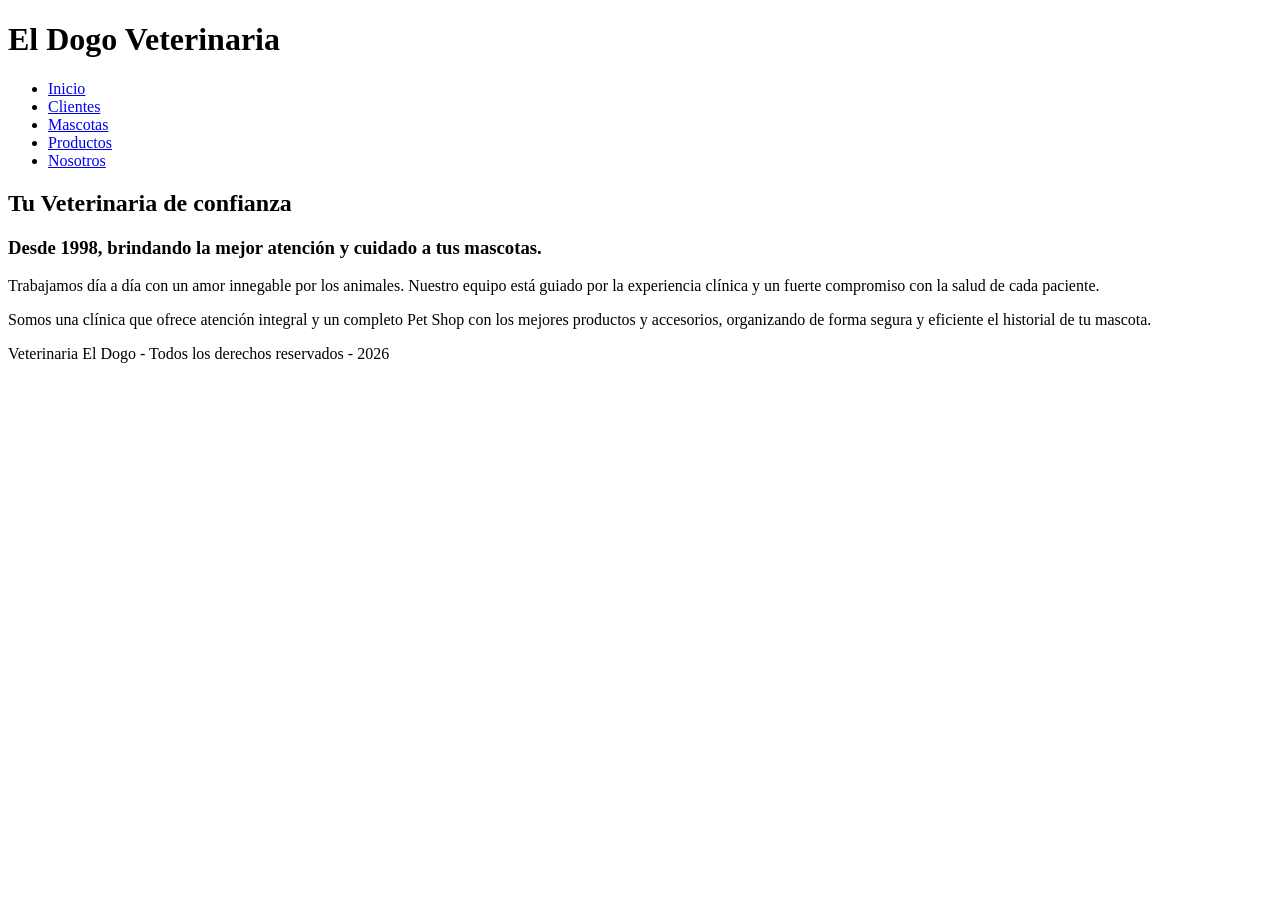
==== index.html @ bb76c609 "Primer commit de mi veterinaria" ====
<!DOCTYPE html>
<html lang="es">
<head>
    <meta charset="UTF-8">
    <meta name="viewport" content="width=device-width, initial-scale=1.0">
    <title>El Dogo Veterinaria</title>
</head>
<body>
    <header>
        <h1>El Dogo Veterinaria</h1>
    </header>
    <nav>
        <ul>
            <li><a href="./index.html">Inicio</a></li>
            <li><a href="./clientes.html">Clientes</a></li>
            <li><a href="./mascotas.html">Mascotas</a></li>
            <li><a href="./productos.html">Productos</a></li>
            <li><a href="./nosotros.html">Nosotros</a></li>
        </ul>
    </nav>
    <section>
        <article>
            <h2>Tu Veterinaria de confianza</h2>
            <h3>Desde 1998, brindando la mejor atención y cuidado a tus mascotas.</h3>
            <p>
                Trabajamos día a día con un amor innegable por los animales.
                Nuestro equipo está guiado por la experiencia clínica y un 
                fuerte compromiso con la salud de cada paciente.
            </p>
            <p>
                Somos una clínica que ofrece atención integral y un 
                completo Pet Shop con los mejores productos y accesorios, 
                organizando de forma segura y eficiente el historial de tu mascota.
            </p>
        </article>
    </section>
    <footer>
        <p>Veterinaria El Dogo - Todos los derechos reservados - 2026</p>
    </footer>
</body>
</html>
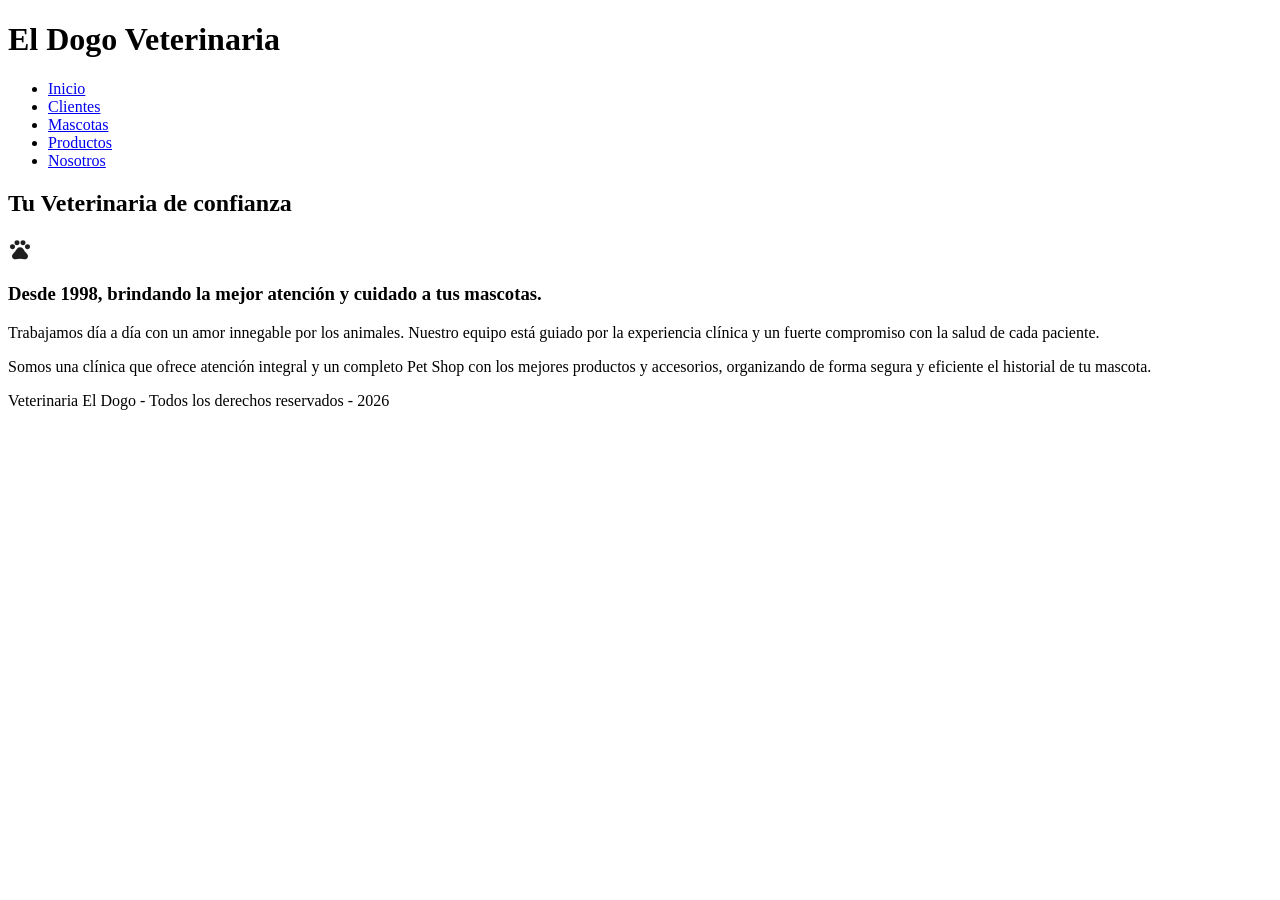
==== commit 72447ff1: "Add files via upload" ====
--- a/index.html
+++ b/index.html
@@ -1,41 +1,49 @@
-<!DOCTYPE html>
-<html lang="es">
-<head>
-    <meta charset="UTF-8">
-    <meta name="viewport" content="width=device-width, initial-scale=1.0">
-    <title>El Dogo Veterinaria</title>
-</head>
-<body>
-    <header>
-        <h1>El Dogo Veterinaria</h1>
-    </header>
-    <nav>
-        <ul>
-            <li><a href="./index.html">Inicio</a></li>
-            <li><a href="./clientes.html">Clientes</a></li>
-            <li><a href="./mascotas.html">Mascotas</a></li>
-            <li><a href="./productos.html">Productos</a></li>
-            <li><a href="./nosotros.html">Nosotros</a></li>
-        </ul>
-    </nav>
-    <section>
-        <article>
-            <h2>Tu Veterinaria de confianza</h2>
-            <h3>Desde 1998, brindando la mejor atención y cuidado a tus mascotas.</h3>
-            <p>
-                Trabajamos día a día con un amor innegable por los animales.
-                Nuestro equipo está guiado por la experiencia clínica y un 
-                fuerte compromiso con la salud de cada paciente.
-            </p>
-            <p>
-                Somos una clínica que ofrece atención integral y un 
-                completo Pet Shop con los mejores productos y accesorios, 
-                organizando de forma segura y eficiente el historial de tu mascota.
-            </p>
-        </article>
-    </section>
-    <footer>
-        <p>Veterinaria El Dogo - Todos los derechos reservados - 2026</p>
-    </footer>
-</body>
+<!DOCTYPE html>
+<html lang="es">
+<head>
+    <meta charset="UTF-8">
+    <meta name="viewport" content="width=device-width, initial-scale=1.0">
+    <title>El Dogo Veterinaria</title>
+</head>
+<body>
+    <header>
+        <h1>El Dogo Veterinaria</h1>
+    </header>
+    <nav>
+        <ul>
+            <li><a href="./index.html">Inicio</a></li>
+            <li><a href="./clientes.html">Clientes</a></li>
+            <li><a href="./mascotas.html">Mascotas</a></li>
+            <li><a href="./productos.html">Productos</a></li>
+            <li><a href="./nosotros.html">Nosotros</a></li>
+        </ul>
+    </nav>
+    <section class="principal">
+        <article class="contenido-principal">
+            <h2>Tu Veterinaria de confianza</h2>
+
+        <div class="principal-icono">
+                <div>
+                    <img src="./imagenes/pet.svg" alt="" />
+                </div>
+        <div>
+            <h3>Desde 1998, brindando la mejor atención y cuidado a tus mascotas.</h3>
+            <p>
+                Trabajamos día a día con un amor innegable por los animales.
+                Nuestro equipo está guiado por la experiencia clínica y un 
+                fuerte compromiso con la salud de cada paciente.
+            </p>
+            <p>
+                Somos una clínica que ofrece atención integral y un 
+                completo Pet Shop con los mejores productos y accesorios, 
+                organizando de forma segura y eficiente el historial de tu mascota.
+            </p>
+        </div>
+    </div>
+        </article>
+    </section>
+    <footer>
+        <p>Veterinaria El Dogo - Todos los derechos reservados - 2026</p>
+    </footer>
+</body>
 </html>
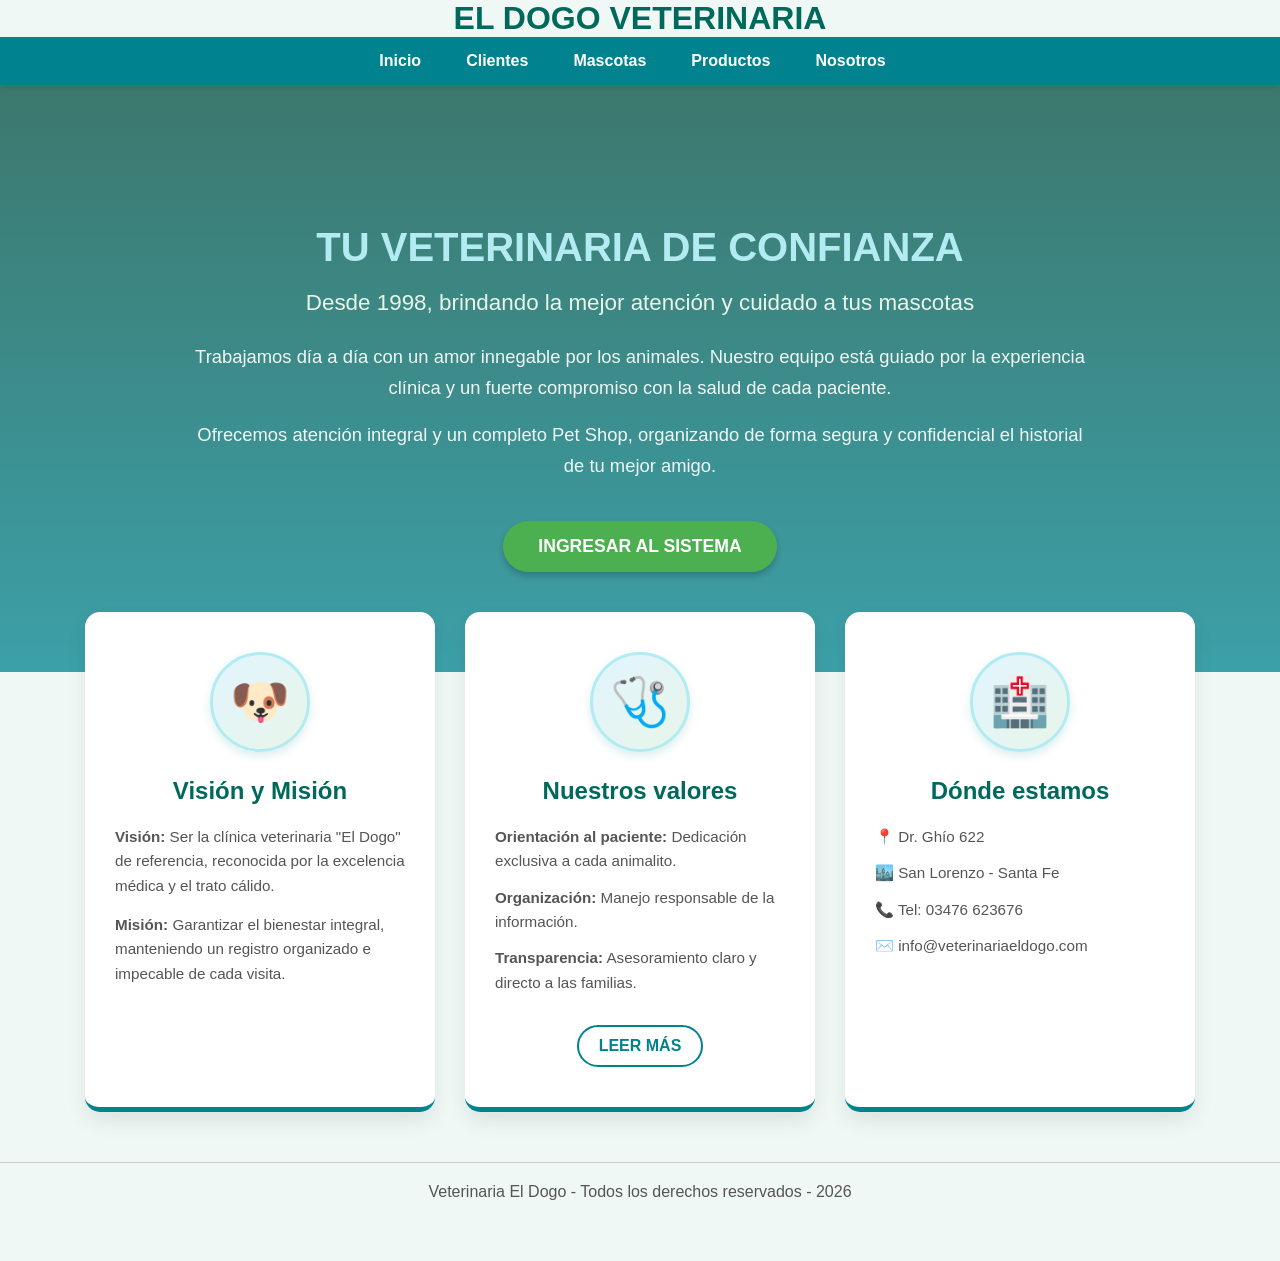
==== commit ef73065c: "trabajo finalizado" ====
--- a/index.html
+++ b/index.html
@@ -1,49 +1,73 @@
-<!DOCTYPE html>
-<html lang="es">
-<head>
-    <meta charset="UTF-8">
-    <meta name="viewport" content="width=device-width, initial-scale=1.0">
-    <title>El Dogo Veterinaria</title>
-</head>
-<body>
-    <header>
-        <h1>El Dogo Veterinaria</h1>
-    </header>
-    <nav>
-        <ul>
-            <li><a href="./index.html">Inicio</a></li>
-            <li><a href="./clientes.html">Clientes</a></li>
-            <li><a href="./mascotas.html">Mascotas</a></li>
-            <li><a href="./productos.html">Productos</a></li>
-            <li><a href="./nosotros.html">Nosotros</a></li>
-        </ul>
-    </nav>
-    <section class="principal">
-        <article class="contenido-principal">
-            <h2>Tu Veterinaria de confianza</h2>
-
-        <div class="principal-icono">
-                <div>
-                    <img src="./imagenes/pet.svg" alt="" />
-                </div>
-        <div>
-            <h3>Desde 1998, brindando la mejor atención y cuidado a tus mascotas.</h3>
-            <p>
-                Trabajamos día a día con un amor innegable por los animales.
-                Nuestro equipo está guiado por la experiencia clínica y un 
-                fuerte compromiso con la salud de cada paciente.
-            </p>
-            <p>
-                Somos una clínica que ofrece atención integral y un 
-                completo Pet Shop con los mejores productos y accesorios, 
-                organizando de forma segura y eficiente el historial de tu mascota.
-            </p>
-        </div>
-    </div>
-        </article>
-    </section>
-    <footer>
-        <p>Veterinaria El Dogo - Todos los derechos reservados - 2026</p>
-    </footer>
-</body>
+<!DOCTYPE html>
+<html lang="es">
+<head>
+    <meta charset="UTF-8">
+    <meta name="viewport" content="width=device-width, initial-scale=1.0">
+    <title>El Dogo Veterinaria</title>
+    <link rel="stylesheet" href="./css/estilos.css">
+</head>
+<body>
+    <header>
+        <h1>El Dogo Veterinaria</h1>
+    </header>
+    <nav>
+        <ul>
+            <li><a href="./index.html">Inicio</a></li>
+            <li><a href="./clientes.html">Clientes</a></li>
+            <li><a href="./mascotas.html">Mascotas</a></li>
+            <li><a href="./productos.html">Productos</a></li>
+            <li><a href="./nosotros.html">Nosotros</a></li>
+        </ul>
+    </nav>
+    <!-- SECCIÓN BANNER VETERINARIO -->
+    <section class="banner-vet">
+        <div class="banner-contenido">
+            <h2 class="banner-subtitulo">Tu veterinaria de confianza </h2>
+            <h3 class="banner-destacado">Desde 1998, brindando la mejor atención y cuidado a tus mascotas</h3>
+            <p>Trabajamos día a día con un amor innegable por los animales. Nuestro equipo está guiado por la experiencia clínica y un fuerte compromiso con la salud de cada paciente.</p>
+            <p>Ofrecemos atención integral y un completo Pet Shop, organizando de forma segura y confidencial el historial de tu mejor amigo.</p>
+            <a href="clientes.html" class="btn-banner-vet">INGRESAR AL SISTEMA</a>
+        </div>
+    </section>
+
+    <!-- SECCIÓN 3 PILARES (Tarjetas flotantes) -->
+    <section class="contenedor-pilares">
+        
+        <!-- Pilar 1 -->
+        <div class="tarjeta-pilar">
+            <div class="icono-circular">🐶</div>
+            <h3 class="pilar-titulo">Visión y Misión</h3>
+            <p><strong>Visión:</strong> Ser la clínica veterinaria "El Dogo" de referencia, reconocida por la excelencia médica y el trato cálido.</p>
+            <p><strong>Misión:</strong> Garantizar el bienestar integral, manteniendo un registro organizado e impecable de cada visita.</p>
+        </div>
+
+        <!-- Pilar 2 -->
+        <div class="tarjeta-pilar">
+            <div class="icono-circular">🩺</div>
+            <h3 class="pilar-titulo">Nuestros valores</h3>
+            <ul class="lista-pilar">
+                <li><strong>Orientación al paciente:</strong> Dedicación exclusiva a cada animalito.</li>
+                <li><strong>Organización:</strong> Manejo responsable de la información.</li>
+                <li><strong>Transparencia:</strong> Asesoramiento claro y directo a las familias.</li>
+            </ul>
+            <a href="nosotros.html#valores" class="btn-pilar">LEER MÁS</a>
+        </div>
+
+        <!-- Pilar 3 -->
+        <div class="tarjeta-pilar">
+            <div class="icono-circular">🏥</div>
+            <h3 class="pilar-titulo">Dónde estamos</h3>
+            <ul class="lista-pilar">
+                <li>📍 Dr. Ghío 622</li>
+                <li>🏙️ San Lorenzo - Santa Fe</li>
+                <li>📞 Tel: 03476 623676</li>
+                <li>✉️ info@veterinariaeldogo.com</li>
+            </ul>
+        </div>
+
+    </section>
+    <footer>
+        <p>Veterinaria El Dogo - Todos los derechos reservados - 2026</p>
+    </footer>
+</body>
 </html>
--- a/css/estilos.css
+++ b/css/estilos.css
@@ -0,0 +1,560 @@
+/* =========================================
+   ESTILOS GENERALES (Reset y tipografía)
+   ========================================= */
+* {
+    margin: 0;
+    padding: 0;
+    box-sizing: border-box;
+    font-family: 'Segoe UI', Tahoma, Geneva, Verdana, sans-serif;
+}
+
+body {
+    background-color: #f0f8f5;
+    color: #333;
+    padding-bottom: 40px;
+}
+h1 {
+    color: #00695c;
+    text-align: center;
+    text-transform: uppercase;
+}
+
+h2, h3 {
+    color: #00695c;
+    margin: 20px 0 15px 0;
+}
+
+/* =========================================
+   BARRA DE NAVEGACIÓN
+   ========================================= */
+nav {
+    background-color: #00838f;
+    box-shadow: 0 4px 6px rgba(0,0,0,0.1);
+}
+
+/* Le sacamos los puntitos a la lista del menú y la ponemos horizontal */
+nav ul {
+    list-style: none;
+    display: flex;
+    justify-content: center;
+    padding: 15px 20px;
+    align-items: center;
+}
+
+nav li {
+    margin-right: 15px;
+}
+
+nav a {
+    color: white;
+    text-decoration: none;
+    font-weight: bold;
+    padding: 8px 15px;
+    border-radius: 4px;
+    transition: background-color 0.3s;
+}
+
+nav a:hover {
+    background-color: #26c6da;
+    color: #004d40;
+}
+
+/* =========================================
+   FORMULARIOS (Fieldset, inputs, etc)
+   ========================================= */
+fieldset {
+    background: white;
+    border: 2px solid #80deea;
+    border-radius: 8px;
+    padding: 25px;
+    margin-bottom: 20px;
+    box-shadow: 0 4px 8px rgba(0,0,0,0.05);
+}
+
+legend {
+    background-color: #00838f;
+    color: white;
+    padding: 6px 15px;
+    border-radius: 4px;
+    font-weight: bold;
+}
+
+/* Estilizamos las cajas de texto y menús desplegables */
+input[type="text"], 
+input[type="date"], 
+select, 
+textarea {
+    width: 100%;
+    padding: 10px;
+    border: 1px solid #ccc;
+    border-radius: 4px;
+    margin-top: 5px;
+    font-size: 14px;
+}
+
+input[type="text"]:focus, 
+input[type="date"]:focus, 
+select:focus, 
+textarea:focus {
+    outline: none;
+    border-color: #00838f;
+    background-color: #e0f7fa;
+}
+
+/* =========================================
+   BOTONES
+   ========================================= */
+button, input[type="submit"] {
+    background-color: #00838f;
+    color: white;
+    border: none;
+    padding: 10px 25px;
+    cursor: pointer;
+    border-radius: 4px;
+    font-weight: bold;
+    font-size: 15px;
+    transition: background-color 0.3s;
+    margin-top: 10px;
+}
+
+button:hover, input[type="submit"]:hover {
+    background-color: #26c6da;
+    color: #004d40;
+}
+
+/* =========================================
+   TABLAS DE DATOS (Para los listados)
+   ========================================= */
+table {
+    width: 100%;
+    border-collapse: collapse;
+    background: white;
+    box-shadow: 0 4px 8px rgba(0,0,0,0.05);
+    border-radius: 8px;
+    overflow: hidden; /* Para que los bordes redondeados se vean */
+    margin-bottom: 20px;
+}
+
+th {
+    background-color: #b2ebf2;
+    color: #004d40;
+    padding: 15px;
+    text-align: left;
+    font-weight: bold;
+}
+
+td {
+    padding: 12px 15px;
+    border-bottom: 1px solid #e0e0e0;
+}
+
+/* Filas intercaladas para que se lea mejor */
+tr:nth-child(even) {
+    background-color: #f9fbf9;
+}
+
+tr:hover {
+    background-color: #e0f2f1; /* Resalta la fila al pasar el mouse */
+}
+
+/* =========================================
+   FOOTER
+   ========================================= */
+footer {
+    text-align: center;
+    padding: 20px;
+    color: #555;
+    margin-top: 40px;
+    border-top: 1px solid #ccc;
+}
+/* =========================================
+   BANNER VETERINARIO (Estética moderna)
+   ========================================= */
+.banner-vet {
+    /* Capa semi-transparente verde oscura y celeste sobre la foto */
+    background-image: linear-gradient(rgba(0, 77, 64, 0.75), rgba(0, 131, 143, 0.75)), url('../imagenes/eldogobanner.png');
+    background-size: cover;
+    background-position: center;
+    color: white;
+    text-align: center;
+    padding: 120px 20px 100px 20px;
+}
+
+.banner-contenido {
+    max-width: 900px;
+    margin: 0 auto;
+}
+
+.banner-subtitulo {
+    color: #b2ebf2; /* Celeste muy clarito */
+    font-size: 2.5rem;
+    margin-bottom: 15px;
+    text-transform: uppercase;
+}
+
+.banner-destacado {
+    color: #e8f5e9; /* Verde muy clarito */
+    font-size: 1.4rem;
+    margin-bottom: 25px;
+    font-weight: 400;
+}
+
+.banner-contenido p {
+    font-size: 1.15rem;
+    line-height: 1.7;
+    margin-bottom: 15px;
+    color: #f0f8f5;
+}
+
+.btn-banner-vet {
+    display: inline-block;
+    background-color: #4caf50; /* Verde acento */
+    color: white;
+    padding: 15px 35px;
+    text-decoration: none;
+    font-weight: bold;
+    border-radius: 30px; /* Botón bien redondeado y amigable */
+    margin-top: 25px;
+    font-size: 1.1rem;
+    transition: all 0.3s ease;
+    box-shadow: 0 4px 6px rgba(0,0,0,0.2);
+}
+
+.btn-banner-vet:hover {
+    background-color: #388e3c;
+    transform: translateY(-3px); /* Efecto de que el botón se levanta un poquito */
+}
+
+/* =========================================
+   SECCIÓN 3 PILARES (Tarjetas y círculos)
+   ========================================= */
+.contenedor-pilares {
+    display: flex;
+    justify-content: center;
+    gap: 30px;
+    flex-wrap: wrap;
+    max-width: 1200px;
+    margin: -60px auto 50px auto; /* Sube las tarjetas pisando el banner */
+    padding: 0 20px;
+    position: relative;
+    z-index: 10;
+}
+
+.tarjeta-pilar {
+    background-color: white;
+    flex: 1;
+    min-width: 300px;
+    max-width: 350px;
+    border-radius: 15px; /* Bordes más suaves que antes */
+    padding: 40px 30px;
+    box-shadow: 0 10px 20px rgba(0,0,0,0.08); /* Sombra elegante */
+    text-align: center;
+    transition: transform 0.3s ease;
+    border-bottom: 5px solid #00838f; /* Línea de color en la base para darle un detalle */
+}
+
+.tarjeta-pilar:hover {
+    transform: translateY(-10px); /* Efecto flotante al pasar el mouse por la tarjeta */
+}
+
+/* Los nuevos círculos decorativos */
+.icono-circular {
+    width: 100px;
+    height: 100px;
+    /* Degradado de celeste a verde clarito de tu paleta */
+    background: linear-gradient(135deg, #e1f5fe, #e8f5e9);
+    border: 3px solid #b2ebf2;
+    border-radius: 50%;
+    margin: 0 auto 25px auto;
+    display: flex;
+    justify-content: center;
+    align-items: center;
+    font-size: 3rem; /* Tamaño del emoji */
+    box-shadow: 0 4px 10px rgba(0,131,143,0.15);
+}
+
+.pilar-titulo {
+    color: #00695c;
+    font-size: 1.5rem;
+    margin-bottom: 20px;
+}
+
+.tarjeta-pilar p, .lista-pilar {
+    text-align: left;
+    font-size: 0.95rem;
+    color: #555;
+    line-height: 1.6;
+    margin-bottom: 15px;
+}
+
+.lista-pilar {
+    list-style: none;
+    padding: 0;
+}
+
+.lista-pilar li {
+    margin-bottom: 12px;
+}
+
+.btn-pilar {
+    display: inline-block;
+    color: #00838f;
+    text-decoration: none;
+    font-weight: bold;
+    padding: 10px 20px;
+    margin-top: 15px;
+    border: 2px solid #00838f;
+    border-radius: 25px; /* Botón hueco (ghost button) y redondeado */
+    transition: all 0.3s;
+}
+
+.btn-pilar:hover {
+    background-color: #00838f;
+    color: white;
+}
+/* =========================================
+   PÁGINA NOSOTROS
+   ========================================= */
+.contenedor-nosotros {
+    max-width: 1000px;
+    margin: 40px auto;
+    padding: 0 20px;
+}
+
+.cabecera-nosotros {
+    text-align: center;
+    margin-bottom: 40px;
+}
+
+.cabecera-nosotros h1 {
+    font-size: 2.8rem;
+    color: #00695c;
+    margin-bottom: 10px;
+}
+
+.cabecera-nosotros h2 {
+    font-size: 1.3rem;
+    color: #00838f;
+    font-weight: normal;
+}
+
+.tarjeta-info {
+    background-color: white;
+    padding: 40px;
+    border-radius: 15px;
+    box-shadow: 0 5px 15px rgba(0,0,0,0.05);
+    margin-bottom: 40px;
+    border-left: 6px solid #4caf50; /* Detalle verde en el borde izquierdo */
+}
+
+.texto-destacado {
+    font-size: 1.2rem;
+    color: #00695c;
+    font-weight: bold;
+    margin-bottom: 25px;
+    line-height: 1.6;
+}
+
+.subtitulo-nosotros {
+    color: #00838f;
+    font-size: 1.5rem;
+    margin-bottom: 15px;
+    border-bottom: 2px solid #b2ebf2;
+    padding-bottom: 10px;
+    display: inline-block;
+}
+
+.grilla-vision-proposito {
+    display: flex;
+    gap: 30px;
+    margin-bottom: 50px;
+    flex-wrap: wrap;
+}
+
+.tarjeta-vp {
+    flex: 1;
+    min-width: 300px;
+    background: linear-gradient(135deg, #e0f2f1, #e8f5e9);
+    padding: 30px;
+    border-radius: 15px;
+    box-shadow: 0 5px 10px rgba(0,0,0,0.05);
+}
+
+.tarjeta-vp h3 {
+    color: #004d40;
+    margin-top: 0;
+    font-size: 1.4rem;
+}
+
+.titulo-valores {
+    text-align: center;
+    font-size: 2rem;
+    color: #00695c;
+    margin-bottom: 30px;
+    padding-top: 20px; /* Espacio para que el ancla respire al saltar */
+}
+
+.grilla-valores {
+    display: grid;
+    grid-template-columns: repeat(auto-fit, minmax(280px, 1fr));
+    gap: 25px;
+}
+
+.tarjeta-valor {
+    background-color: white;
+    padding: 25px;
+    border-radius: 12px;
+    text-align: center;
+    box-shadow: 0 4px 8px rgba(0,0,0,0.05);
+    transition: transform 0.3s;
+    border: 1px solid #e0e0e0;
+}
+
+.tarjeta-valor:hover {
+    transform: translateY(-5px);
+    border-color: #80deea;
+}
+
+.icono-valor {
+    font-size: 2.5rem;
+    margin-bottom: 15px;
+}
+
+.tarjeta-valor h4 {
+    color: #00838f;
+    font-size: 1.2rem;
+    margin-bottom: 10px;
+}
+
+.tarjeta-valor p {
+    color: #555;
+    font-size: 0.95rem;
+    line-height: 1.5;
+}
+/* =========================================
+   TARJETAS DE PRODUCTOS ALINEADAS Y PROLIJAS
+   ========================================= */
+.grilla-productos-vet {
+    display: grid;
+    grid-template-columns: repeat(auto-fit, minmax(300px, 1fr));
+    gap: 30px;
+    margin-bottom: 40px;
+    padding: 20px 0;
+}
+
+.tarjeta-producto {
+    background-color: white;
+    border-radius: 15px;
+    padding: 25px;
+    box-shadow: 0 5px 15px rgba(0,0,0,0.05);
+    transition: transform 0.3s;
+    border: 1px solid #e0f2f1;
+    display: flex;
+    flex-direction: column;
+    align-items: center; /* Centra todo horizontalmente de forma perfecta */
+    text-align: center;
+}
+
+.tarjeta-producto:hover {
+    transform: translateY(-5px);
+    box-shadow: 0 8px 20px rgba(0,131,143,0.15);
+}
+
+.producto-codigo {
+    color: #00838f;
+    font-size: 1.2rem;
+    margin-bottom: 15px;
+    width: 100%;
+}
+
+/* Imagen más grande y redonda */
+.circulo-imagen {
+    width: 190px; 
+    height: 190px;
+    background: linear-gradient(135deg, #e1f5fe, #e8f5e9);
+    border-radius: 50%;
+    margin: 0 auto 20px auto;
+    display: flex;
+    justify-content: center;
+    align-items: center;
+    overflow: hidden;
+    border: 3px solid white;
+    box-shadow: 0 4px 10px rgba(0,0,0,0.05);
+}
+
+.circulo-imagen img {
+    width: 100%;
+    height: 100%;
+    object-fit: cover;
+}
+
+/* Especificaciones alineadas y ordenadas */
+.producto-specs {
+    list-style: none;
+    text-align: left; /* Mantiene el texto prolijo a la izquierda */
+    margin: 0 auto 20px auto;
+    padding: 0;
+    color: #555;
+    font-size: 0.95rem;
+    width: 85%; /* Ocupa un ancho controlado para que coincida visualmente */
+}
+
+.producto-specs li {
+    margin-bottom: 8px;
+    border-bottom: 1px dashed #eee;
+    padding-bottom: 5px;
+    display: flex;
+    align-items: center;
+    gap: 8px;
+}
+
+.precio-producto {
+    font-size: 1.6rem;
+    color: #00695c;
+    font-weight: bold;
+    margin-bottom: 15px;
+}
+
+.btn-comprar {
+    width: 100%;
+    background-color: #4caf50;
+    color: white;
+    border: none;
+    padding: 12px;
+    border-radius: 8px;
+    font-weight: bold;
+    font-size: 1.1rem;
+    cursor: pointer;
+    transition: background-color 0.3s;
+}
+
+.btn-comprar:hover {
+    background-color: #388e3c;
+}
+
+.botones-admin-prod {
+    display: flex;
+    justify-content: space-between;
+    margin-top: 15px;
+    gap: 10px;
+    width: 100%;
+}
+
+.btn-editar, .btn-eliminar {
+    flex: 1;
+    padding: 8px;
+    border: none;
+    border-radius: 4px;
+    cursor: pointer;
+    font-weight: bold;
+}
+
+.btn-editar {
+    background-color: #ffca28;
+    color: #333;
+}
+
+.btn-eliminar {
+    background-color: #ef5350;
+    color: white;
+}
